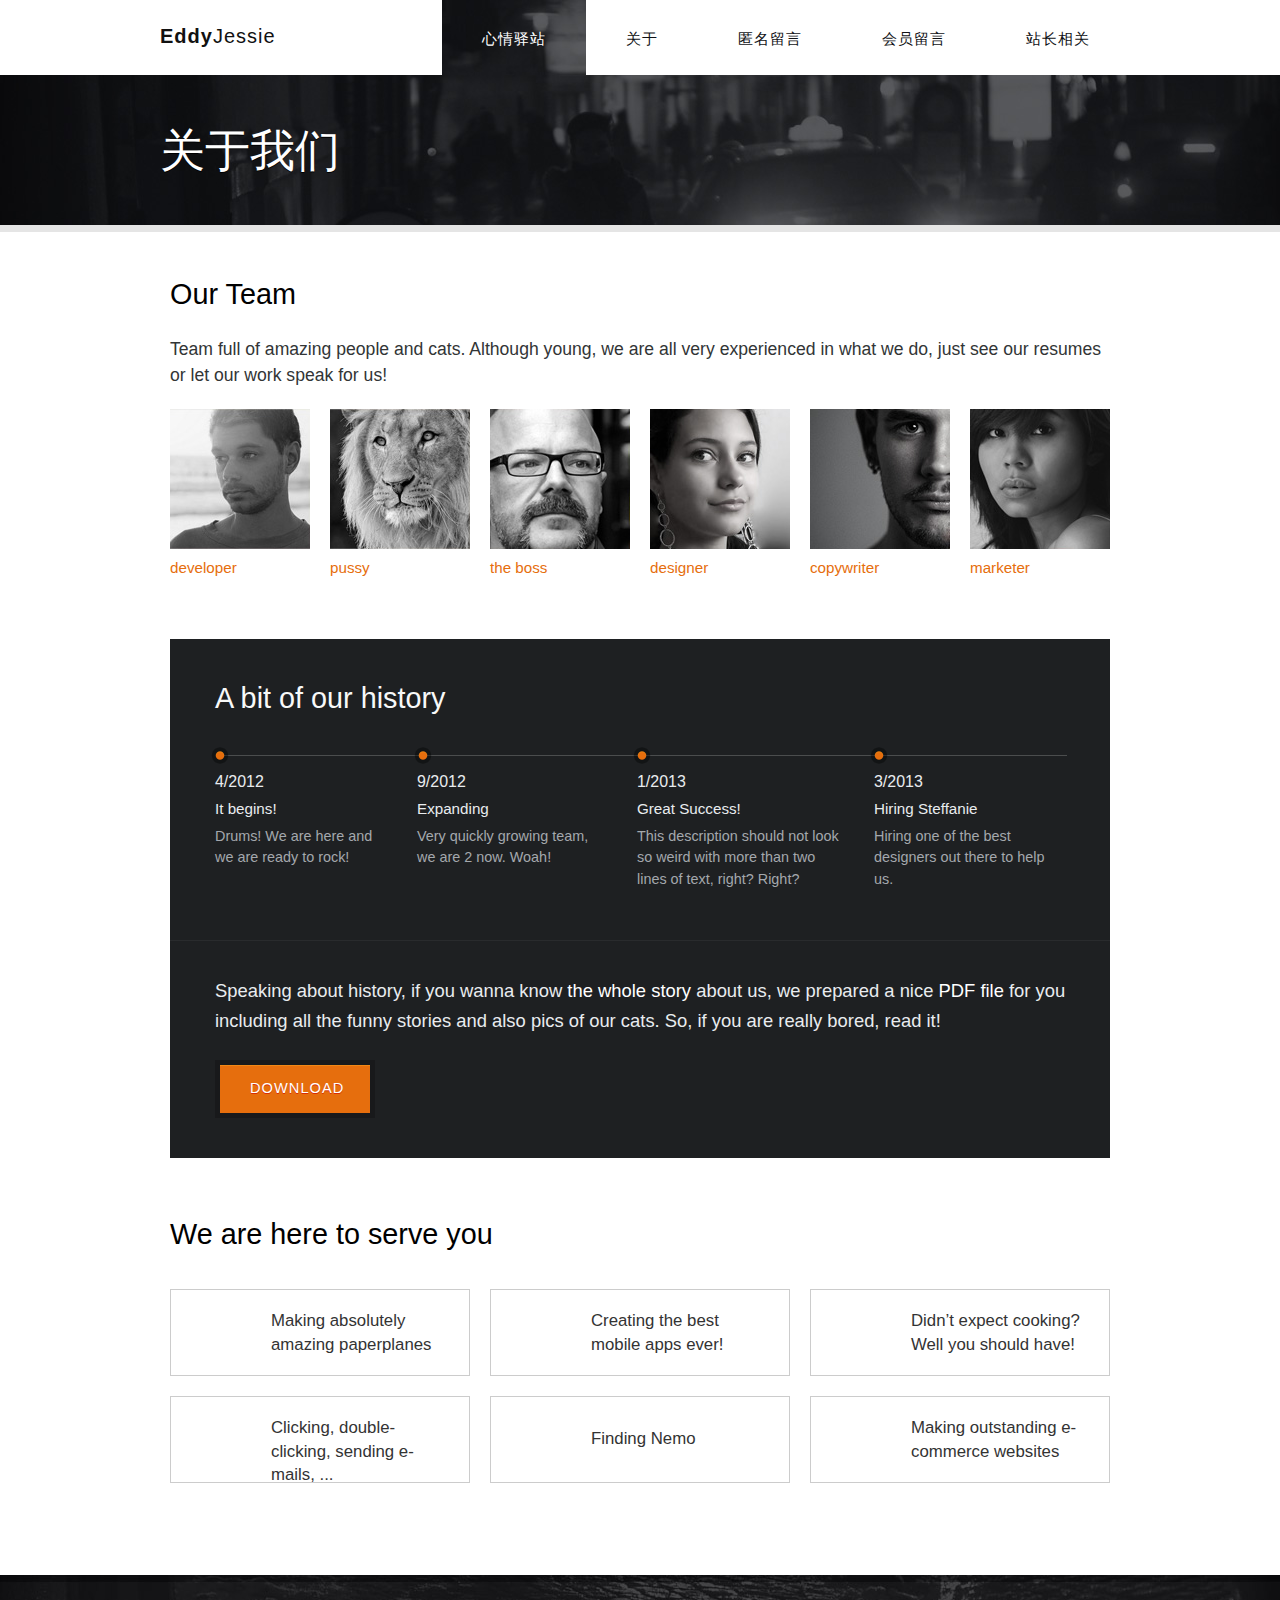
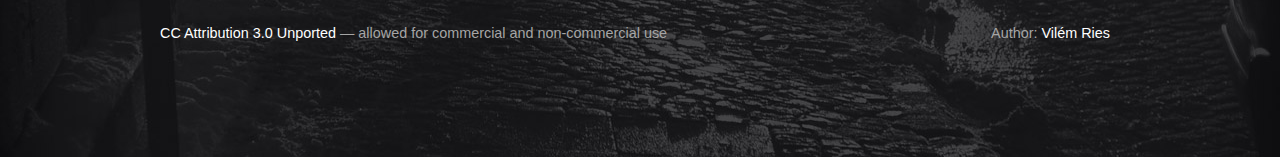
==== about.html @ 32344811 "frist commit" ====
<!DOCTYPE html>

<html>
<head>
    <meta charset="utf-8">
    <title>NINA Theme – Free HTML theme</title>
    
    <link rel="stylesheet" href="reset.css" type="text/css">
    <link rel="stylesheet" href="styl.css" type="text/css">
        
    <link href='http//fonts.googleapis.com/css?family=Source+Sans+Pro:200,400,600,700&subset=latin,latin-ext' rel='stylesheet' type='text/css'>

</head>

<body>
    
    <!-- *********  Header  ********** -->
    
    <div id="header">
        <div id="header_in">

            <h1><a href="index.html"><b>Eddy</b>Jessie</a></h1>

            <div id="menu">
                <ul>
                    <li><a href="index.html" class="active">心情驿站</a></li>
                    <li><a href="about.html">关于</a></li>
                    <li><a href="ourwork.html">匿名留言</a></li>
                    <li><a href="blog.html">会员留言</a></li>
                    <li><a href="contact.html">站长相关</a></li>
                </ul>
            </div>
        
        </div>
    </div>
    
    <!-- *********  Main part – headline ********** -->
    
        
        <div id="main_part_inner">
            <div id="main_part_inner_in">
        
            <h2>关于我们</h2>
            
            <div class="button_main">
                <!--<a href="download.html" class="button_dark">DOWNLOAD</a>-->
            </div>
            
            </div>
            
        </div>
        
        
        <!-- *********  Content  ********** -->
        
        <div id="content_inner">
            
            <!-- ***** Out team + portraits ***** -->
            
           <h3>Our Team</h3>
           
           <p class="teamline">Team full of amazing people and cats. Although young, we are all very experienced in what we do, just see our resumes or let our work speak for us!</p>
           
           <div class="sixths_team">
                <h4>Find out more<br>
                <span>about him</span>
                </h4>
                <a href="#"><img src="img/team_member1.jpg" alt="team1"></a>
                <a href="#" class="profession">developer</a>
           </div>
           
           <div class="sixths_team">
                <h4>Find out more<br>
                <span>about it</span>
                </h4>
                <a href="#"><img src="img/team_member2.jpg" alt="team2"></a>
                <a href="#" class="profession">pussy</a>
           </div>
           
           <div class="sixths_team">
                <h4>Find out more<br>
                <span>about him</span>
                </h4>
                <a href="#"><img src="img/team_member3.jpg" alt="team3"></a>
                <a href="#" class="profession">the boss</a>
           </div>
           
           <div class="sixths_team">
                <h4>Find out more<br>
                <span>about her</span>
                </h4>
                <a href="#"><img src="img/team_member4.jpg" alt="team4"></a>
                <a href="#" class="profession">designer</a>
           </div>
           
           <div class="sixths_team">
                <h4>Find out more<br>
                <span>about him</span>
                </h4>
                <a href="#"><img src="img/team_member5.jpg" alt="team5"></a>
                <a href="#" class="profession">copywriter</a>
           </div>
           
           <div class="sixths_team">
                <h4>Find out more<br>
                <span>about her</span>
                </h4>
                <a href="#"><img src="img/team_member6.jpg" alt="team6"></a>
                <a href="#" class="profession">marketer</a>
           </div>
           
           <hr class="cleanit">
            
            
            <!-- ***** History, milestones ***** -->           
           
        <div class="history_blok">
            
            <h3>A bit of our history</h3>
            <img src="design/milestones.png" class="milestones">
                
                <div class="milestone1">
                    <h4 class="miles">
                        <b>4/2012</b> <br>
                        It begins!
                    </h4>
                    <p class="descr">Drums! We are here and we are ready to rock!</p>
                </div>
                
                <div class="milestone2">
                    <h4 class="miles">
                        <b>9/2012</b> <br>
                        Expanding
                    </h4>
                    <p class="descr">Very quickly growing team, we are 2 now. Woah!</p>
                </div>
                
                <div class="milestone3">
                    <h4 class="miles">
                        <b>1/2013</b> <br>
                        Great Success!
                    </h4>
                    <p class="descr">This description should not look so weird with more than two lines of text, right?  Right?</p>
                </div>
                
                <div class="milestone4">
                    <h4 class="miles">
                        <b>3/2013</b> <br>
                        Hiring Steffanie
                    </h4>
                    <p class="descr">Hiring one of the best designers out there to help us.</p>
                </div>
                
                <hr class="cleanit">
            
        </div>
        
            
        <div class="moreabout">
            <p>Speaking about history, if you wanna know <b>the whole story</b> about us, we prepared a nice <b>PDF file</b> for you including all the funny stories and also pics of our cats. So, if you are really bored, read it!</p>
            <a href="#" class="button_dark">DOWNLOAD</a>      
        </div>
        
        
        <!-- ***** Services ***** -->
        
        
        <h3>We are here to serve you</h3>
        
        <a href="#" class="services_list">
            <span class="ico_paperplane"><b>Making absolutely amazing paperplanes</b></span>
        </a>
        
        <a href="#" class="services_list">
            <span class="ico_iphone"><b>Creating the best mobile apps ever!</b></span>    
        </a>
        
        <a href="#" class="services_list">
            <span class="ico_food"><b>Didn’t expect cooking? Well you should have!</b></span>    
        </a>
        
        <a href="#" class="services_list">
            <span class="ico_message"><b>Clicking, double-clicking, sending e-mails, ...</b></span>
        </a>
        
        <a href="#" class="services_list">
            <span class="ico_mapmark" style="padding-top: 30px;"><b>Finding Nemo</b></span>    
        </a>
        
        <a href="#" class="services_list">
            <span class="ico_shop"><b>Making outstanding e-commerce websites</b></span>    
        </a>
            
        </div>
        
    
    
    <!-- *********  Footer  ********** -->
    
    <hr class="cleanit">
    
     <div id="footer">
        <div id="footer_in">
            
            <p><a href="http//creativecommons.org/licenses/by/3.0/">CC Attribution 3.0 Unported</a> &mdash; allowed for commercial and non-commercial use</p>
            <span>Author: <a href="http//ries.cz">Vilém Ries</a></span>

        
        </div>
    </div>
         

</body>
</html>
---- styl.css ----
body {
    font-family: 'Source Sans Pro', sans-serif;
}

@font-face {
  font-family: "linecons";
  src: url('fonts/linecons.eot');
  src: url('fonts/linecons.eot?#iefix') format('eot'), 
    url('fonts/linecons.woff') format('woff'), 
    url('fonts/linecons.ttf') format('truetype'), 
    url('fonts/linecons.svg#linecons') format('svg');
  font-weight: normal;
  font-style: normal;
}





h3 {
    font-size: 180%;
    font-weight: 300;
    margin: 46px 0 30px 10px;
}

h4 {
    font-size: 120%;
    font-weight: 400;
    color: #fff;
}

a {
    color: #e66e0d;
}

p a {
    -webkit-transition: all 0.3s ease-in-out;
    -moz-transition: all 0.3s ease-in-out;
    -o-transition: all 0.3s ease-in-out;
    -ms-transition: all 0.3s ease-in-out;
    transition: all 0.3s ease-in-out;
}

a:hover {
    color: #000;
}

a.button_dark, a.button_light {
    background-color: #e66e0d;
    display: block;
    width: 90px;
    padding: 15px 30px 0 30px;
    height: 33px;
    text-align: center;
    margin: auto;
    z-index: 2;
    position: relative;
    color: #fff;
    font-size: 11pt;
    font-weight: 400;
    text-decoration: none;
    letter-spacing: 1px;
    text-shadow: 0px 1px #d72d05;
    border: 5px solid rgba(0, 0, 0, .2);
    -webkit-background-clip: padding-box;
    background-clip: padding-box;
    box-shadow: inset 0px 1px #f08715;
    
    -webkit-transition: all 0.2s ease-in-out;
    -moz-transition: all 0.2s ease-in-out;
    -o-transition: all 0.2s ease-in-out;
    -ms-transition: all 0.2s ease-in-out;
    transition: all 0.2s ease-in-out;
}

a.button_light {
    margin-left: 10px;
    width: 100px;
    border: 5px solid #fff;
    -webkit-background-clip: padding-box;
    background-clip: padding-box;
    box-shadow: 0px 0px 0px 1px #dbdbdb;
}

a:hover.button_dark, a:hover._button_light {
    background-color: #d76203;
    text-shadow: 0px -1px #a70d00;
    border: 5px solid rgba(0, 0, 0, .4);
    -webkit-background-clip: padding-box; /* for Safari */
    background-clip: padding-box;
    box-shadow: inset 0px 1px 2px #c14d00;
}

a:hover.button_light {
    background-color: #d76203;
    border: 5px solid #f5f5f5;
    box-shadow: 0px 0px 0px 1px #cbcbcb;
}

.moreabout .button_dark {
    margin: 0;
}

.pxline {
    height: 1px;
    width: 100%;
    background-color: #fff;
    color: #fff;
    opacity: 0.1;
    position: relative;
    top: 30px;
    z-index: 1;
}

hr.cleanit {
    visibility: hidden;
    clear: both;
    margin-bottom: 20px;
}

div.cara {
    clear: both;
    width: 940px;
    height: 1px;
    background-color: #cccccc;
    margin-top: 40px;
    margin-left: 10px;
}



/* ---------- Header ---------- */

#header {
    width: 100%;
    height: 75px;
    background-color: #fff;
}

#header_in {
    width: 960px;
    padding: 0px 10px 0 10px;
    height: 75px;
    margin: auto;
    position: relative;
}

#header_in h1 {
    font-size: 15pt;
    letter-spacing: 1px;
    float: left;
    padding-top: 25px;
}

#header_in h1 a {
    text-decoration: none;
    color: #111;
    font-weight: 100;
}

#header_in h1 a b {
    font-weight: 600;
}

    /* ----- Menu ----- */
    
    #menu {
	position: absolute;
	right: 00px;
	font-size: 95%;
	background: url('img/menu_cut.jpg') no-repeat scroll right;
	margin-right: 0px;
    }
    
    
    #menu ul li {
	float: left;
	display: inline;
    }
    
    #menu ul li a {
	text-decoration: none;
	color: #101115;
	text-transform: uppercase;
	font-weight: 300;
	letter-spacing: 1px;
	display: block;
	padding: 29px 40px 0 40px;
	height: 46px;
	background-color: #fff;
    }
    
    #menu ul li a:hover {
	background-color: #f3f3f3;
    }
    
    #menu ul li a.active {
	background: none;
	color: #fff;
    }
    
    
    /* --- */


/* ---------- Main part (slider) ---------- */



#main_part, #main_part_inner {
    width: 100%;
    height: 465px;
    background: url('img/main_img_1.jpg') scroll no-repeat center;
    background-color: #000;
    border-bottom: 7px solid #e5e5e5;
}

#main_part_in, #main_part_inner_in {
    width: 960px;
    margin: auto;
}

#main_part_in h2, #main_part_inner_in h2 {
    padding-top: 120px;
    padding-bottom: 14px;
    font-size: 280%;
    font-weight: 200;
    text-align: center;
    color: #fff;
    text-shadow: 0px 1px #000;
}

#main_part_in p {
    font-size: 150%;
    font-weight: 300;
    color: #bcbcbc;
    text-align: center;
    text-shadow: 0px 1px #000;
}

#main_part .button_main {
    margin-top: 60px;
}

		/* ---------- Main part, inner pages (headline) ---------- */
		/* -- Some of the css already included in the previous "Main part" for homepage -- */
		
		#main_part_inner {
		    height: 150px;
		    background: url('img/main_img_1.jpg') scroll no-repeat top center;
		}
		
		#main_part_inner_in {
		    position: relative;
		}
		
		#main_part_inner_in h2 {
		    padding-top: 46px;
		    text-align: left;
		}
		
		#main_part_inner .button_main {
		    position: absolute;
		    top: 46px;
		    right: 15px;
		}
		
		/* --- */


/* ---------- Content ---------- */

#content {
    width: 960px;
    margin: auto;
    padding-top: 40px;
}

#content_inner {
    width: 960px;
    margin: auto;
    padding-top: 0;
}

    /* ----- thirds / fourths (homepage) / sixths (about)----- */

    .thirds {
	width: 300px;
	margin: 0 10px 0 10px;
	float: left;
    }
    
    .thirds h3 {
	margin-top: 0;
	margin-left: 0;
	font-size: 150%;
	font-weight: 300;
	color: #27292a;
	margin-bottom: 18px;   
    }
    
    .thirds p {
	font-size: 90%;
	color: #37393a;
	line-height: 160%;
    }
    
    .fourths_portfolio {
	width: 220px;
	height: 220px;
	margin: 0 10px 20px 10px;
	background-color: #e66e0d;
	float: left;
	position: relative;
    }
    
    .fourths_portfolio a {
	display: block;
	width: 220px;
	height: 220px;
	-webkit-transition: all 0.3s ease-in-out;
	-moz-transition: all 0.3s ease-in-out;
	-o-transition: all 0.3s ease-in-out;
	-ms-transition: all 0.3s ease-in-out;
	transition: all 0.3s ease-in-out;
    }
    
    .fourths_portfolio a:hover {
	opacity: 0.15;
    }
    
    .fourths_portfolio h4 {
	position: absolute;
	top: 80px;
	display: block;
	width: 220px;
	text-align: center;
	text-shadow: 0px 1px #d72d05;
    }
    
    .fourths_portfolio img {
	position: absolute;
    }
    
    .fourths_portfolio span {
	font-size: 90%;
	font-weight: 200;
	text-shadow: 0px 1px #b70d02;
    }
    
    .sixths_team {
	width: 140px;
	height: 160px;
	margin: 0 10px 0 10px;
	background-color: #e66e0d;
	float: left;
	position: relative;
    }
    
    .sixths_team a {
	display: block;
	width: 140px;
	height: 140px;
	-webkit-transition: all 0.3s ease-in-out;
	-moz-transition: all 0.3s ease-in-out;
	-o-transition: all 0.3s ease-in-out;
	-ms-transition: all 0.3s ease-in-out;
	transition: all 0.3s ease-in-out;
    }
    
    .sixths_team a.profession {
	display: block;
	width: 140px;
	height: 20px;
	background-color: #fff;
	text-decoration: none;
	font-size: 95%;
	padding-top: 10px;
    }
    
    .sixths_team a.profession:hover {
	opacity: 1;
    }
    
    .sixths_team a:hover {
	opacity: 0.10;
    }
    
    .sixths_team h4 {
	position: absolute;
	top: 50px;
	display: block;
	width: 140px;
	text-align: center;
	text-shadow: 0px 1px #d72d05;
	font-weight: 200;
	font-size: 100%;
	line-height: 140%;
    }
    
    .sixths_team img {
	position: absolute;
    }
    
    .sixths_team span {
	font-weight: 400;
	text-shadow: 0px 1px #b70d02;
    }
    
    /* --- */
    
		/* ----- History (About us) ----- */
		/* --- this section is really not pixel-perfect, so you might want to redo it, if it doesn't fit your needs :) */
    
		.history_blok {
		    background-color: #1e2022;
		    width: 855px;
		    min-height: 100px;
		    margin: 70px 0 0 10px;
		    padding: 43px 40px 30px 45px;
		}
		
		.history_blok h3 {
		    color: #f8f9f9;
		    font-weight: 200;
		    margin: 0;
		}
		
		.history_blok img.milestones {
		    margin: 30px 0 0 -13px;
		}
		
		.milestone1, .milestone2, .milestone3, .milestone4 {
		    width: 170px;
		    float: left;
		    margin-left: 32px;
		}
		
		.milestone1 {
		    margin-left: 0;
		}
		
		.milestone2 {
		    width: 188px;
		}
		
		.milestone3 {
		    width: 205px;
		}
		
		.milestone4 {
		    width: 190px;
		}
		
		.miles {
		    padding-top: 2px;
		    font-size: 95%;
		    font-weight: 300;
		    line-height: 180%;
		    color: #e9ecef;
		}
		
		.miles b {
		    font-size: 105%;
		    font-weight: 400;
		}
		
		.descr {
		    margin-top: 3px;
		    color: #a4a8ad;
		    font-size: 90%;
		    font-weight: 300;
		    line-height: 150%;
		}
		
		.moreabout {
		    background-color: #1e2022;
		    width: 855px;
		    min-height: 100px;
		    padding: 35px 40px 40px 45px;
		    margin-left: 10px;
		    margin-bottom: 60px;
		    border-top: 1px #292b2d solid;
		}
		
		.moreabout p {
		    width: 860px;
		    color: #e9ecef;
		    font-size: 115%;
		    font-weight: 200;
		    line-height: 160%;
		    margin-bottom: 25px;
		}
		
		.moreabout b {
		    font-weight: 400;
		    color: #fff;
		}
		
		
		/* --- */
		
		/* ----- Services (About us) ----- */
		
		a.services_list {
		    width: 298px;
		    height: 85px;
		    display: block;
		    float: left;
		    margin: 8px 10px 12px 10px;
		    border: 1px #ccc solid;
		    text-decoration: none;
		    color: #333;
		    -webkit-transition: all 0.2s ease-in-out;
		    -moz-transition: all 0.2s ease-in-out;
		    -o-transition: all 0.2s ease-in-out;
		    -ms-transition: all 0.2s ease-in-out;
		    transition: all 0.2s ease-in-out;
		    position: relative;
		}
		
		a:hover.services_list {
		    background-color: #1e2022;
		    border: 1px #1e2022 solid;
		    color: #e4e4e4;
		    font-weight: 100;
		}
	    
		
		.services_list span {
		    display: block;
		    float: left;
		    width: 179px;
		    margin-left: 100px;
		    font-size: 105%;
		    padding-top: 19px;
		}
		
		.services_list span b {
		    font-weight: 400;
		    line-height: 140%;
		}
		
		
		a.services_list span.icon_services {
		    display: block;
		    float: left;
		    width: 62px;
		}
		
		    /* -- Web Icons (linecons) -- */
		    
		    .ico_paperplane:before, .ico_iphone:before, .ico_food:before, .ico_message:before, .ico_mapmark:before, .ico_shop:before {
			font-family: linecons;
			font-weight: 100;
			font-style: normal;
			font-size: 310%;
			position: absolute;
			top: 14px;
			left: 17px;
			-webkit-font-smoothing: antialiased;
		    }
		    
		    .ico_paperplane:before {
			content: "\e01e";
		    }
		    
		    .ico_iphone:before {
			content: "\e017";
			left: 20px;
		    }
		    
		    .ico_food:before {
			content: "\e026";
			left: 19px;
			top: 13px;
		    }
		    
		    .ico_message:before {
			content: "\e019";
			left: 21px;
		    }
		    
		    .ico_mapmark:before {
			content: "\e012";
			left: 21px;
		    }
		    
		    .ico_shop:before {
			content: "\e02a";
			left: 22px;
		    }
		
		    /* ---- */
		    
		    
    /* --------- Our Work (portfolio stuffs) ---------- */
		
    ul#work_filter {
    margin: 60px 0 42px 0;
    }
	    
    #work_filter li a, .pagination li a {
    text-decoration: none;
    color: #27292a;
    font-size: 100%;
    font-weight: 200;
    letter-spacing: 1px;
    }
	    
    #work_filter li a:hover, .pagination li a:hover {
    color: #000;
    font-weight: 400;
    }
	    
    #work_filter li a.active, .pagination li a.active {
    font-weight: 400;
    }
		
    #work_filter li, .pagination li {
    display: inline;
    margin: 0 10px 0 10px;
    }
    
    .pagination {
	text-align: right;
	margin-top: 20px;
    }
    
		
		
		


p.youlike, p.teamline {
    font-size: 125%;
    font-weight: 400;
    line-height: 150%;
    width: 940px;
    color: #323536;
    margin: 10px 0 0 10px;
}


p.teamline {
    font-size: 110%;
    margin: -5px 0 20px 10px;
}

p.textit {
    font-size: 115%;
    font-weight: 400;
    line-height: 150%;
    width: 940px;
    margin: 50px 0 0 10px;
}

.about_blok {
    width: 550px;
    float: left;
    margin-right: 80px;
}

p.about {
    width: 540px;
    margin: -10px 0 25px 10px;
    color: #27292a;
    font-size: 95%;
    font-weight: 400;
    line-height: 165%;
}

.testimonials {
    width: 318px;
    min-height: 80px;
    float: left;
    margin-top: 50px;
}

.testimonials .quote {
    border: 1px solid #bbb;
    border-bottom: none;
    font-size: 90%;
    font-weight: 400;
    line-height: 160%;
    color: #474a4c;
    padding: 20px 16px 25px 25px;
}

.testimonials_bottom {
    display: block;
    clear: both;
    width: 318px;
    height: 20px;
    background: url('design/quote_bottom.png') no-repeat scroll top;
    margin-top: -5px;
}

.testimonials span.by {
    display: block;
    width: 318px;
    text-align: right;
    font-size: 90%;
}

.testimonials ul.controls {
    
}

.testimonials ul.controls li {
    display: inline;
    float: left;
}

.testimonials ul.controls li a {
    display: block;
    width: 7px;
    height: 7px;
    padding: 3px;
    background: url('design/control.png') no-repeat scroll;
}

.testimonials ul.controls li a:hover, .testimonials ul.controls li a.current {
    background: url('design/control_active.png') no-repeat scroll;
}


/* ---------- Contact ---------- */

form.formit {
    margin-left: 10px;
}

.formit input[type="text"] {
    padding: 15px 22px;
    height: 20px;
    width: 230px;
    border: 1px solid #bbbbbb;
    margin: 0px 18px 20px 0px;
    font-size: 75%;
    color: #010f5f;
    font-weight: 300;
    letter-spacing: 1px;
}

.formit textarea {
    width: 900px;
    height: 146px;
    margin-bottom: 22px;
    resize: none;
    padding: 20px;
    font-size: 90%;
    border: 1px solid #bbbbbb;
}

form.formit .button_submit {
    cursor:pointer;
    background-color: #e66e0d;
    width: 200px;
    height: 58px;
    color: #fff;
    font-size: 10pt;
    font-weight: 400;
    letter-spacing: 1px;
    border: 5px solid #fff;
    -webkit-background-clip: padding-box;
    background-clip: padding-box;
    box-shadow: 0px 0px 0px 1px #dbdbdb;
    text-shadow: 0px 1px #d72d05;
}


.contactinfo {
    position: relative;
    float: left;
    margin-right: 40px;
}

.contactinfo .ico_mapmark:before, .contactinfo .ico_message:before, .contactinfo .ico_iphone:before {
    font-size: 140%;
    top: 0;
    left: 10px;
}

.contactinfo b {
    font-size: 110%;
    font-weight: 300;
    padding-left: 45px;
}

.mapit {
    width: 940px;
    margin: 30px 0 0 10px;
}



/* ---------- Footer ---------- */




#footer {
    width: 100%;
    height: 182px;
    background: url('img/bg_footer.jpg') scroll no-repeat center;
    background-color: #000;
    color: #a5a5a5;
    font-weight: 300;
    font-size: 90%;
    margin-top: 80px;
}

#footer_in {
    width: 960px;
    margin: auto;
    position: relative;
    padding-top: 50px;
}

#footer_in p {
    float: left;
}

#footer_in a {
    color: #fff;
    text-decoration: none;
}

#footer_in a:hover {
    color: #fff;
    text-decoration: underline;
}

#footer_in span {
    position: absolute;
    right: 10px;
}



/* ---------- Other elements ---------- */

.banner1 {
    width: 890px;
    height: 76px;
    padding: 42px 0 0 50px;
    margin: auto;
    margin-bottom: 0px;
    margin-top: 45px;
    background: url('img/banner1.jpg') no-repeat scroll;
    background-color: #000;
    color: #c3ccd5;
    position: relative;
}

.banner1 p {
    font-weight: 200; 
    font-size: 20pt;
    display: block;
    width: 630px;
    text-shadow: 0px 1px #000;
}

.banner1 p b {
    color: #fff;
    font-weight: 300;
}

.banner1 a.button_dark {
    width: 100px;
    position: absolute;
    right: 42px;
    top: 30px;
}
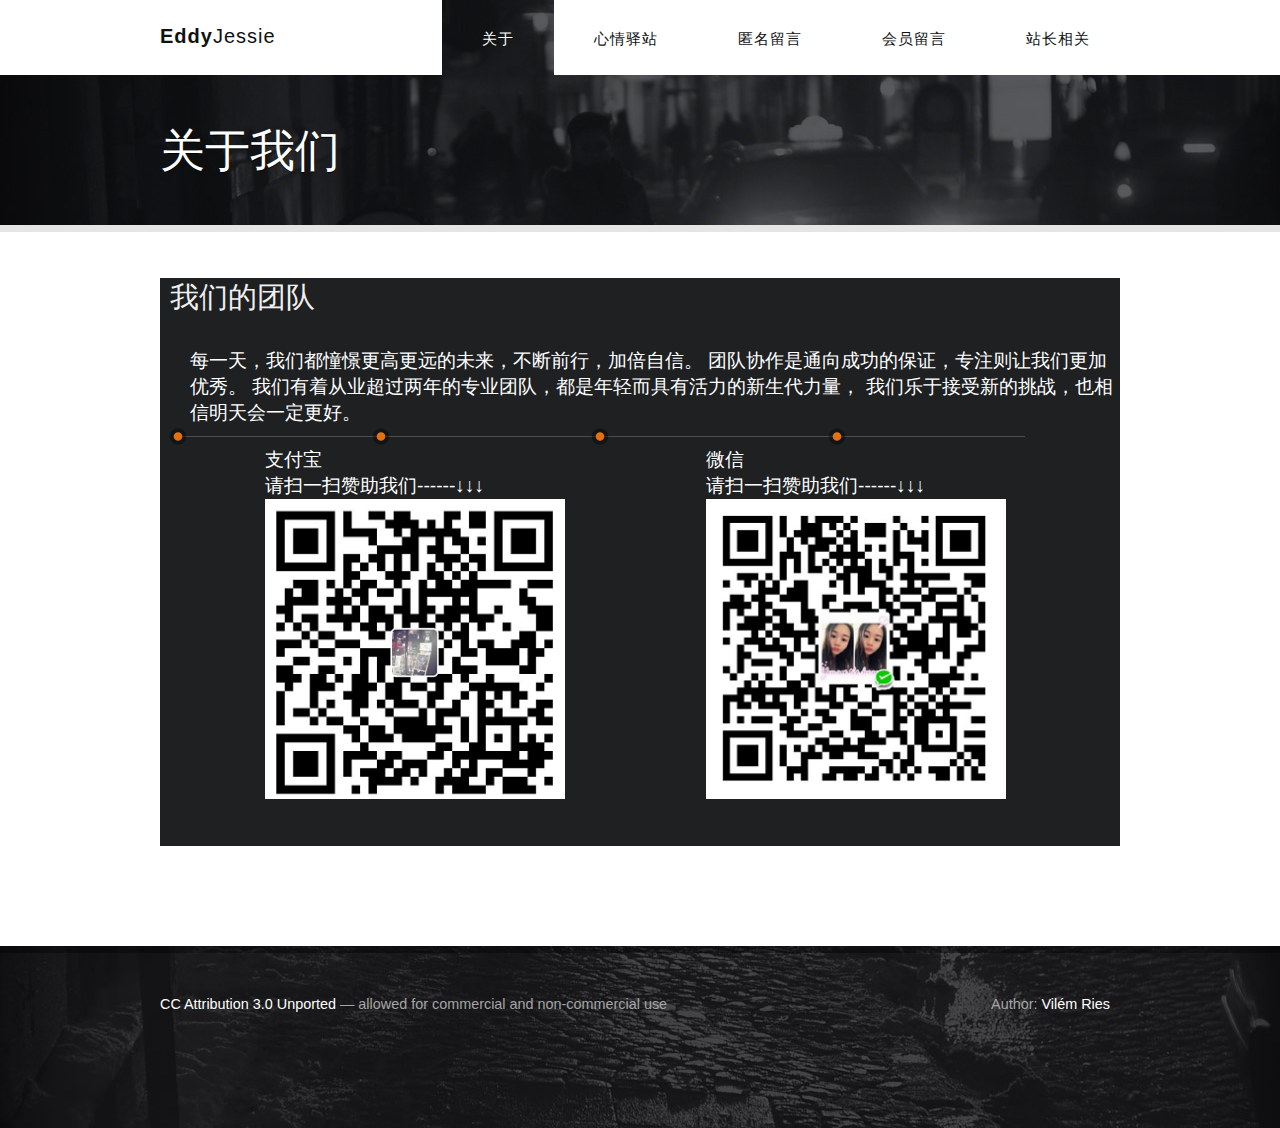
==== commit 6c575385: "升级" ====
--- a/about.html
+++ b/about.html
@@ -3,7 +3,7 @@
 <html>
 <head>
     <meta charset="utf-8">
-    <title>NINA Theme – Free HTML theme</title>
+    <title>EddyJessieHome</title>
     
     <link rel="stylesheet" href="reset.css" type="text/css">
     <link rel="stylesheet" href="styl.css" type="text/css">
@@ -23,8 +23,8 @@
 
             <div id="menu">
                 <ul>
-                    <li><a href="index.html" class="active">心情驿站</a></li>
-                    <li><a href="about.html">关于</a></li>
+                    <li><a href="about.html" class="active">关于</a></li>
+                    <li><a href="index.html">心情驿站</a></li>
                     <li><a href="ourwork.html">匿名留言</a></li>
                     <li><a href="blog.html">会员留言</a></li>
                     <li><a href="contact.html">站长相关</a></li>
@@ -37,162 +37,54 @@
     <!-- *********  Main part – headline ********** -->
     
         
-        <div id="main_part_inner">
-            <div id="main_part_inner_in">
-        
-            <h2>关于我们</h2>
-            
-            <div class="button_main">
-                <!--<a href="download.html" class="button_dark">DOWNLOAD</a>-->
-            </div>
-            
-            </div>
-            
+    <div id="main_part_inner" >
+        <div id="main_part_inner_in">
+
+        <h2>关于我们</h2>
+
+        <div class="button_main">
+            <!--<a href="download.html" class="button_dark">DOWNLOAD</a>-->
         </div>
+
+        </div>
+    </div>
         
         
-        <!-- *********  Content  ********** -->
+    <!-- *********  Content  ********** -->
         
-        <div id="content_inner">
-            
-            <!-- ***** Out team + portraits ***** -->
-            
-           <h3>Our Team</h3>
-           
-           <p class="teamline">Team full of amazing people and cats. Although young, we are all very experienced in what we do, just see our resumes or let our work speak for us!</p>
-           
-           <div class="sixths_team">
-                <h4>Find out more<br>
-                <span>about him</span>
+    <div id="content_inner" style="background-color: #1e2022">
+
+        <!-- ***** Out team + portraits ***** -->
+       <h3 style="color:#F0F0F0">我们的团队</h3>
+        <div style="background-color: #1e2022">
+            <h4 style="margin-left: 30px;">
+                每一天，我们都憧憬更高更远的未来，不断前行，加倍自信。
+                团队协作是通向成功的保证，专注则让我们更加优秀。
+                我们有着从业超过两年的专业团队，都是年轻而具有活力的新生代力量，
+                我们乐于接受新的挑战，也相信明天会一定更好。
+            </h4>
+        </div>
+
+       <div style="background-color:#1e2022">
+           <img src="design/milestones.png" class="milestones">
+
+            <div class="ali_portfolio">
+                <h4>支付宝<br>
+                    <span> 请扫一扫赞助我们------↓↓↓ </span>
                 </h4>
-                <a href="#"><img src="img/team_member1.jpg" alt="team1"></a>
-                <a href="#" class="profession">developer</a>
-           </div>
-           
-           <div class="sixths_team">
-                <h4>Find out more<br>
-                <span>about it</span>
+                <a href="#"><img width="300" height="300" src="img/aliPay.png" alt="item2"></a>
+            </div>
+
+            <div class="ali_portfolio">
+                <h4>微信<br>
+                    <span> 请扫一扫赞助我们------↓↓↓ </span>
                 </h4>
-                <a href="#"><img src="img/team_member2.jpg" alt="team2"></a>
-                <a href="#" class="profession">pussy</a>
-           </div>
-           
-           <div class="sixths_team">
-                <h4>Find out more<br>
-                <span>about him</span>
-                </h4>
-                <a href="#"><img src="img/team_member3.jpg" alt="team3"></a>
-                <a href="#" class="profession">the boss</a>
-           </div>
-           
-           <div class="sixths_team">
-                <h4>Find out more<br>
-                <span>about her</span>
-                </h4>
-                <a href="#"><img src="img/team_member4.jpg" alt="team4"></a>
-                <a href="#" class="profession">designer</a>
-           </div>
-           
-           <div class="sixths_team">
-                <h4>Find out more<br>
-                <span>about him</span>
-                </h4>
-                <a href="#"><img src="img/team_member5.jpg" alt="team5"></a>
-                <a href="#" class="profession">copywriter</a>
-           </div>
-           
-           <div class="sixths_team">
-                <h4>Find out more<br>
-                <span>about her</span>
-                </h4>
-                <a href="#"><img src="img/team_member6.jpg" alt="team6"></a>
-                <a href="#" class="profession">marketer</a>
-           </div>
-           
-           <hr class="cleanit">
-            
-            
-            <!-- ***** History, milestones ***** -->           
-           
-        <div class="history_blok">
-            
-            <h3>A bit of our history</h3>
-            <img src="design/milestones.png" class="milestones">
-                
-                <div class="milestone1">
-                    <h4 class="miles">
-                        <b>4/2012</b> <br>
-                        It begins!
-                    </h4>
-                    <p class="descr">Drums! We are here and we are ready to rock!</p>
-                </div>
-                
-                <div class="milestone2">
-                    <h4 class="miles">
-                        <b>9/2012</b> <br>
-                        Expanding
-                    </h4>
-                    <p class="descr">Very quickly growing team, we are 2 now. Woah!</p>
-                </div>
-                
-                <div class="milestone3">
-                    <h4 class="miles">
-                        <b>1/2013</b> <br>
-                        Great Success!
-                    </h4>
-                    <p class="descr">This description should not look so weird with more than two lines of text, right?  Right?</p>
-                </div>
-                
-                <div class="milestone4">
-                    <h4 class="miles">
-                        <b>3/2013</b> <br>
-                        Hiring Steffanie
-                    </h4>
-                    <p class="descr">Hiring one of the best designers out there to help us.</p>
-                </div>
-                
-                <hr class="cleanit">
-            
-        </div>
-        
-            
-        <div class="moreabout">
-            <p>Speaking about history, if you wanna know <b>the whole story</b> about us, we prepared a nice <b>PDF file</b> for you including all the funny stories and also pics of our cats. So, if you are really bored, read it!</p>
-            <a href="#" class="button_dark">DOWNLOAD</a>      
-        </div>
-        
-        
-        <!-- ***** Services ***** -->
-        
-        
-        <h3>We are here to serve you</h3>
-        
-        <a href="#" class="services_list">
-            <span class="ico_paperplane"><b>Making absolutely amazing paperplanes</b></span>
-        </a>
-        
-        <a href="#" class="services_list">
-            <span class="ico_iphone"><b>Creating the best mobile apps ever!</b></span>    
-        </a>
-        
-        <a href="#" class="services_list">
-            <span class="ico_food"><b>Didn’t expect cooking? Well you should have!</b></span>    
-        </a>
-        
-        <a href="#" class="services_list">
-            <span class="ico_message"><b>Clicking, double-clicking, sending e-mails, ...</b></span>
-        </a>
-        
-        <a href="#" class="services_list">
-            <span class="ico_mapmark" style="padding-top: 30px;"><b>Finding Nemo</b></span>    
-        </a>
-        
-        <a href="#" class="services_list">
-            <span class="ico_shop"><b>Making outstanding e-commerce websites</b></span>    
-        </a>
-            
-        </div>
-        
+                <a href="#"><img width="300" height="300" src="img/wxPay.png" alt="item6"></a>
+            </div>
+            <hr class="cleanit">
+       </div>
+    </div>
+
     
     
     <!-- *********  Footer  ********** -->
--- a/styl.css
+++ b/styl.css
@@ -313,6 +313,14 @@
 	float: left;
 	position: relative;
     }
+
+	.ali_portfolio {
+		width: 326px;
+		height: 319px;
+		margin: 0 10px 80px 105px;
+		float: left;
+		position: relative;
+	}
     
     .fourths_portfolio a {
 	display: block;
@@ -753,6 +761,16 @@
     border: 1px solid #bbbbbb;
 }
 
+.ta textarea {
+	width: 800px;
+	height: 24px;
+	margin-bottom: 22px;
+	resize: none;
+	padding: 20px;
+	font-size: 90%;
+	border: 1px solid #bbbbbb;
+}
+
 form.formit .button_submit {
     cursor:pointer;
     background-color: #e66e0d;
@@ -885,3 +903,4 @@
 
 
 
+
